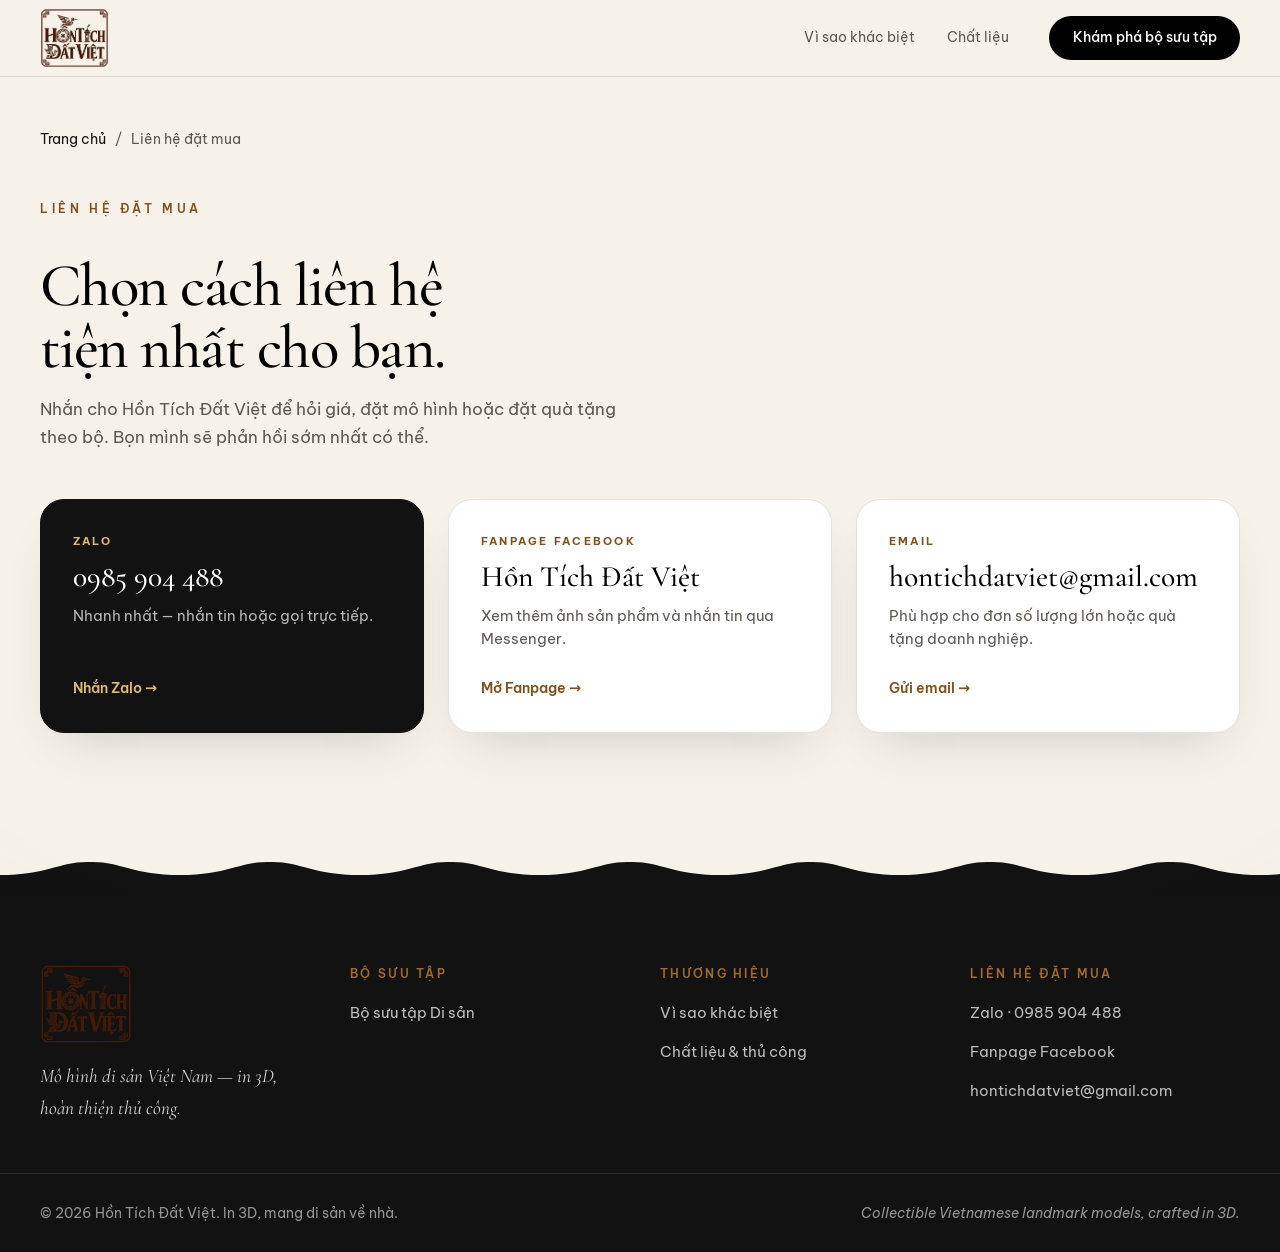
==== contact.html @ 2728c148 "Real product photos, contact page, lightbox and homepage cleanup Replace generated images with real " ====
<!DOCTYPE html>
<html lang="vi">
<head>
  <meta charset="UTF-8" />
  <meta name="viewport" content="width=device-width, initial-scale=1.0" />
  <title>Liên hệ đặt mua — Hồn Tích Đất Việt</title>
  <meta name="description" content="Liên hệ đặt mua mô hình di sản Việt Nam in 3D qua Zalo, Fanpage Facebook hoặc email — Hồn Tích Đất Việt." />
  <meta name="theme-color" content="#f6f2ea" />

  <link rel="preconnect" href="https://fonts.googleapis.com" />
  <link rel="preconnect" href="https://fonts.gstatic.com" crossorigin />
  <link href="https://fonts.googleapis.com/css2?family=Be+Vietnam+Pro:wght@400;500;600;700&family=Cormorant+Garamond:ital,wght@0,400;0,500;0,600;1,400;1,500&display=swap" rel="stylesheet" />
  <link rel="stylesheet" href="assets/styles.css?v=12" />
  <link rel="icon" type="image/png" href="assets/img/logo.png" />
  <link rel="apple-touch-icon" href="assets/img/logo.png" />
</head>
<body class="page-product page-contact">
  <a class="skip-link" href="#main">Bỏ qua, tới nội dung chính</a>

  <header class="site-header is-scrolled" data-header>
    <div class="container nav">
      <a class="wordmark" href="index.html" aria-label="Hồn Tích Đất Việt — trang chủ">
        <img class="brand-emblem" src="assets/img/logo.png" alt="Hồn Tích Đất Việt" width="120" height="120" decoding="async" />
      </a>
      <nav class="nav-links" aria-label="Điều hướng chính">
        <a href="index.html#why">Vì sao khác biệt</a>
        <a href="index.html#craft">Chất liệu</a>
      </nav>
      <a class="btn btn-nav" href="index.html#collection">
        <span class="lbl-full">Khám phá bộ sưu tập</span>
        <span class="lbl-short">Bộ sưu tập</span>
      </a>
    </div>
  </header>

  <main id="main" class="product-main">
    <div class="container contact-shell">
      <nav class="product-crumb" aria-label="Đường dẫn">
        <a href="index.html">Trang chủ</a>
        <span aria-hidden="true">/</span>
        <span>Liên hệ đặt mua</span>
      </nav>

      <header class="contact-head">
        <p class="kicker">Liên hệ đặt mua</p>
        <h1 class="headline">Chọn cách liên hệ tiện nhất cho bạn.</h1>
        <p class="section-intro">Nhắn cho Hồn Tích Đất Việt để hỏi giá, đặt mô hình hoặc đặt quà tặng theo bộ. Bọn mình sẽ phản hồi sớm nhất có thể.</p>
        <p class="contact-product" data-contact-product hidden></p>
      </header>

      <ul class="contact-grid">
        <li>
          <a class="contact-card contact-card-primary" href="https://zalo.me/0985904488" target="_blank" rel="noopener">
            <span class="contact-channel">Zalo</span>
            <span class="contact-value">0985 904 488</span>
            <span class="contact-desc">Nhanh nhất — nhắn tin hoặc gọi trực tiếp.</span>
            <span class="contact-cta">Nhắn Zalo</span>
          </a>
        </li>
        <li>
          <a class="contact-card" href="https://www.facebook.com/hontichdatviet/" target="_blank" rel="noopener">
            <span class="contact-channel">Fanpage Facebook</span>
            <span class="contact-value">Hồn Tích Đất Việt</span>
            <span class="contact-desc">Xem thêm ảnh sản phẩm và nhắn tin qua Messenger.</span>
            <span class="contact-cta">Mở Fanpage</span>
          </a>
        </li>
        <li>
          <a class="contact-card" href="mailto:hontichdatviet@gmail.com" data-contact-email>
            <span class="contact-channel">Email</span>
            <span class="contact-value">hontichdatviet<wbr>@gmail.com</span>
            <span class="contact-desc">Phù hợp cho đơn số lượng lớn hoặc quà tặng doanh nghiệp.</span>
            <span class="contact-cta">Gửi email</span>
          </a>
        </li>
      </ul>
    </div>
  </main>

  <footer class="site-footer">
    <div class="roofline" aria-hidden="true"></div>
    <div class="container footer-grid">
      <div class="footer-brand">
        <a class="wordmark wordmark-light" href="index.html" aria-label="Hồn Tích Đất Việt">
          <img class="brand-emblem" src="assets/img/logo.png" alt="Hồn Tích Đất Việt" width="160" height="160" decoding="async" />
        </a>
        <p>Mô hình di sản Việt Nam — in 3D, hoàn thiện thủ công.</p>
      </div>
      <nav class="footer-col" aria-label="Bộ sưu tập">
        <h4>Bộ sưu tập</h4>
        <a href="index.html#collection">Bộ sưu tập Di sản</a>      </nav>
      <nav class="footer-col" aria-label="Thương hiệu">
        <h4>Thương hiệu</h4>
        <a href="index.html#why">Vì sao khác biệt</a>
        <a href="index.html#craft">Chất liệu &amp; thủ công</a>
      </nav>
      <div class="footer-col" id="contact">
        <h4>Liên hệ đặt mua</h4>
        <a href="https://zalo.me/0985904488" target="_blank" rel="noopener">Zalo · 0985 904 488</a>
        <a href="https://www.facebook.com/hontichdatviet/" target="_blank" rel="noopener">Fanpage Facebook</a>
        <a href="mailto:hontichdatviet@gmail.com">hontichdatviet@gmail.com</a>
      </div>
    </div>
    <div class="container footer-base">
      <p>© 2026 Hồn Tích Đất Việt. In 3D, mang di sản về nhà.</p>
      <p lang="en">Collectible Vietnamese landmark models, crafted in 3D.</p>
    </div>
  </footer>

  <script src="assets/catalog.js?v=12" defer></script>
  <script src="assets/main.js?v=12" defer></script>
</body>
</html>
---- assets/styles.css ----
/* ============================================================
   Hồn Tích Đất Việt — The Living Museum
   ============================================================ */

:root {
  --ink: #000000;
  --ink-soft: #121212;
  --bg: #ffffff;          /* card interiors stay crisp white over paper */
  --paper: #f6f2ea;       /* textured off-white canvas */
  --muted: #5e5856;       /* AA-safe body/muted on paper */
  --soft: #efe8da;
  --line: rgba(40, 28, 12, 0.12);
  --line-strong: rgba(40, 28, 12, 0.2);
  --rule: rgba(40, 28, 12, 0.16);
  --lacquer: #9e6a2e;
  --lacquer-deep: #7c531f;
  --lacquer-light: #e0b878; /* accent legible on the dark video hero */

  --paper-texture: url("img/paper-texture.jpg"); /* handmade paper, used as a faint global overlay */

  --serif: "Cormorant Garamond", Georgia, "Times New Roman", serif;
  --sans: "Be Vietnam Pro", "Segoe UI", system-ui, sans-serif;

  --container: 80rem;
  --pad-x: clamp(1.25rem, 5vw, 2.5rem);
  --section-y: clamp(4.5rem, 10vw, 8rem);

  --radius-pill: 9999px;
  --radius-lg: 2rem;
  --radius-md: 1.5rem;

  --shadow-ambient: 0 24px 50px -24px rgba(0, 0, 0, 0.18);
  --shadow-lift: 0 32px 60px -28px rgba(0, 0, 0, 0.28);

  --ease-out: cubic-bezier(0.16, 1, 0.3, 1);

  --dongson: url("data:image/svg+xml,%3Csvg xmlns='http://www.w3.org/2000/svg' width='52' height='24' viewBox='0 0 52 24'%3E%3Cg fill='none' stroke='%239e6a2e' stroke-width='1.1'%3E%3Ccircle cx='26' cy='12' r='7'/%3E%3Ccircle cx='26' cy='12' r='3'/%3E%3Cpath d='M0 12h10M42 12h10M26 3v2M26 19v2'/%3E%3C/g%3E%3C/svg%3E");
}

/* ---------- Reset & base ---------- */
*, *::before, *::after { box-sizing: border-box; }
* { margin: 0; }

html { scroll-behavior: smooth; -webkit-text-size-adjust: 100%; }

body {
  font-family: var(--sans);
  font-size: clamp(1rem, 0.97rem + 0.15vw, 1.125rem);
  line-height: 1.65;
  color: var(--ink);
  background-color: var(--paper);
  -webkit-font-smoothing: antialiased;
  text-rendering: optimizeLegibility;
  overflow-x: hidden;
  position: relative; /* anchors the scrolling paper layer to the document */
}

/* ---------- Archival paper atmosphere (global, decorative) ----------
   A faint handmade-paper texture + a whisper-soft vignette so every surface
   reads like a curated heritage catalogue, not a sales page. Both layers are
   non-interactive and never touch content. */
body::before,
body::after {
  content: "";
  pointer-events: none;
}

/* Soft paper fibre: tiled and pinned to the DOCUMENT so it scrolls together
   with each section (not a static pane the content slides under). The tile is
   mirror-built, so the repeat is seamless. */
body::before {
  position: absolute;
  inset: 0;            /* spans the full document height via body { position: relative } */
  z-index: 9998;
  background-image: var(--paper-texture);
  background-repeat: repeat;
  background-size: 500px 500px;
  opacity: 0.3;
  mix-blend-mode: multiply;
}

/* Gentle corner vignette for depth — kept FIXED to the viewport, so it frames
   the screen like a page under a lamp. Warm-toned to match the palette. */
body::after {
  position: fixed;
  inset: 0;
  z-index: 9999;
  background: radial-gradient(125% 115% at 50% 42%,
    transparent 58%,
    rgba(40, 28, 12, 0.05) 82%,
    rgba(40, 28, 12, 0.1) 100%);
}

img { display: block; max-width: 100%; height: auto; }
sup { font-size: 0.45em; vertical-align: super; line-height: 0; }
a { color: inherit; }

::selection { background: var(--ink); color: var(--bg); }

.container {
  width: 100%;
  max-width: var(--container);
  margin-inline: auto;
  padding-inline: var(--pad-x);
}

.skip-link {
  position: absolute;
  left: 1rem;
  top: -4rem;
  z-index: 100;
  background: var(--ink);
  color: var(--bg);
  padding: 0.75rem 1.25rem;
  border-radius: var(--radius-pill);
  font-size: 0.875rem;
  text-decoration: none;
  transition: top 0.2s var(--ease-out);
}
.skip-link:focus { top: 1rem; }

:focus-visible {
  outline: 2px solid var(--lacquer-deep);
  outline-offset: 3px;
  border-radius: 4px;
}

/* ---------- Typography ---------- */
.display {
  font-family: var(--serif);
  font-weight: 500;
  font-size: clamp(2.75rem, 1.8rem + 4.6vw, 6rem);
  line-height: 0.98;
  letter-spacing: -0.035em;
  text-wrap: balance;
}
.display em { font-style: italic; color: var(--muted); font-weight: 400; }

.headline {
  font-family: var(--serif);
  font-weight: 500;
  font-size: clamp(2.1rem, 1.4rem + 3vw, 4rem);
  line-height: 1.02;
  letter-spacing: -0.025em;
  text-wrap: balance;
}
.headline em { font-style: italic; color: var(--muted); font-weight: 400; }

.title {
  font-family: var(--serif);
  font-weight: 500;
  font-size: clamp(2rem, 1.5rem + 2vw, 3rem);
  line-height: 1.08;
  letter-spacing: -0.02em;
}

.kicker {
  font-family: var(--sans);
  font-size: 0.75rem;
  font-weight: 600;
  letter-spacing: 0.3em;
  text-transform: uppercase;
  color: var(--lacquer-deep);
  margin-bottom: 1.25rem;
}
.kicker sup { letter-spacing: 0; }

.lede {
  font-size: clamp(1.075rem, 1rem + 0.4vw, 1.3rem);
  line-height: 1.6;
  color: var(--ink-soft);
  max-width: 34ch;
}

.section-intro {
  color: var(--muted);
  max-width: 56ch;
  font-size: 1.0625rem;
}

/* ---------- Buttons ---------- */
.btn {
  display: inline-flex;
  align-items: center;
  justify-content: center;
  gap: 0.5rem;
  font-family: var(--sans);
  font-weight: 500;
  font-size: 0.9375rem;
  text-decoration: none;
  border-radius: var(--radius-pill);
  border: 1px solid transparent;
  cursor: pointer;
  transition: transform 0.3s var(--ease-out), background-color 0.3s var(--ease-out),
    box-shadow 0.3s var(--ease-out), color 0.3s var(--ease-out);
}
.btn:hover { transform: scale(1.03); }
.btn:active { transform: scale(0.99); }

.btn-primary {
  background: var(--ink);
  color: var(--bg);
  padding: 1.05rem 2.6rem;
  box-shadow: var(--shadow-ambient);
}
.btn-primary:hover { box-shadow: var(--shadow-lift); }

.btn-ghost {
  background: rgba(255, 255, 255, 0.6);
  color: var(--ink);
  border-color: var(--line-strong);
  padding: 1.05rem 2rem;
  backdrop-filter: blur(8px);
}
.btn-ghost:hover { background: rgba(255, 255, 255, 0.9); }

.btn-nav {
  background: var(--ink);
  color: var(--bg);
  padding: 0.6rem 1.4rem;
  font-size: 0.875rem;
}
.btn-nav .lbl-short { display: none; }

/* ---------- Header / nav ---------- */
.site-header {
  position: fixed;
  top: 0;
  left: 0;
  right: 0;
  width: 100%;
  z-index: 50;
  background: transparent;
  border-bottom: 1px solid transparent;
  transition: border-color 0.3s var(--ease-out), background-color 0.3s var(--ease-out),
    backdrop-filter 0.3s var(--ease-out);
}
.site-header .wordmark { color: #fff; transition: color 0.3s var(--ease-out); }
.site-header .nav-links a { color: rgba(255, 255, 255, 0.85); }
.site-header:not(.is-scrolled) .nav-links a:hover { color: #fff; }

.site-header.is-scrolled {
  background: rgba(246, 242, 234, 0.85);
  backdrop-filter: blur(14px);
  border-bottom-color: var(--line);
}
.site-header.is-scrolled .wordmark { color: var(--ink); }
.site-header.is-scrolled .nav-links a { color: var(--muted); }
.nav {
  display: flex;
  align-items: center;
  justify-content: space-between;
  gap: 1rem;
  height: 4.75rem;
  min-width: 0;
}
.wordmark {
  position: relative;
  display: inline-flex;
  align-items: center;
  flex: none;
  height: 3.75rem;
  text-decoration: none;
}
.brand-emblem {
  display: block;
  height: 100%;
  width: auto;
  user-select: none;
  -webkit-user-drag: none;
  border-radius: 0.55rem;
}
.btn-nav { flex: none; }
.nav-links {
  display: flex;
  gap: 2rem;
  margin-left: auto;
  margin-right: 1.5rem;
}
.nav-links a {
  font-size: 0.9rem;
  color: var(--muted);
  text-decoration: none;
  position: relative;
  transition: color 0.2s var(--ease-out);
}
.nav-links a::after {
  content: "";
  position: absolute;
  left: 0;
  bottom: -6px;
  width: 100%;
  height: 1px;
  background: var(--lacquer);
  transform: scaleX(0);
  transform-origin: left;
  transition: transform 0.3s var(--ease-out);
}
.nav-links a:hover { color: var(--ink); }
.nav-links a:hover::after { transform: scaleX(1); }

/* ---------- Section rhythm ---------- */
.section { padding-block: var(--section-y); scroll-margin-top: 5.5rem; }
/* Full-width hairline + alternating tonal bands so adjacent sections read distinctly */
.section:not(.closing) { border-top: 1px solid var(--rule); }
.section.panel { background: var(--soft); }
.section-head { max-width: 60rem; margin-bottom: clamp(2.5rem, 5vw, 4rem); }
.section-head .headline { margin-bottom: 1.25rem; }

/* ---------- Hero (video) ---------- */
.hero {
  position: relative;
  isolation: isolate;
  min-height: min(92vh, 860px);
  display: flex;
  align-items: flex-end;
  padding-block: clamp(7rem, 14vh, 10rem) clamp(3rem, 7vh, 6rem);
  overflow: hidden;
  color: #fff;
}
.hero-video { position: absolute; inset: 0; z-index: -1; background: #1a1206; }
.hero-video video { width: 100%; height: 100%; object-fit: cover; display: block; }
.hero-scrim {
  position: absolute;
  inset: 0;
  background:
    linear-gradient(90deg, rgba(10, 7, 3, 0.62) 0%, rgba(10, 7, 3, 0.12) 58%, rgba(10, 7, 3, 0) 100%),
    linear-gradient(180deg, rgba(10, 7, 3, 0.5) 0%, rgba(10, 7, 3, 0.08) 26%, rgba(10, 7, 3, 0.2) 56%, rgba(14, 9, 4, 0.85) 100%);
}

.hero-inner { width: 100%; }
.hero-copy { max-width: 44rem; }
.hero .kicker { color: var(--lacquer-light); }
.hero .display { margin-bottom: 1.5rem; color: #fff; text-shadow: 0 1px 36px rgba(0, 0, 0, 0.3); }
.hero .display em { color: var(--lacquer-light); }
.hero .lede { margin-bottom: 1.25rem; color: rgba(255, 255, 255, 0.92); max-width: 42ch; }
.hero-en {
  font-size: 0.95rem;
  color: rgba(255, 255, 255, 0.72);
  font-style: italic;
  max-width: 46ch;
  margin-bottom: 2rem;
}
.hero-actions { display: flex; flex-wrap: wrap; gap: 1rem; }

.hero-facts {
  display: flex;
  flex-wrap: wrap;
  gap: clamp(1.5rem, 4vw, 3rem);
  margin-top: 2.5rem;
  padding-top: 1.75rem;
  border-top: 1px solid rgba(255, 255, 255, 0.25);
}
.hero-facts dt {
  font-family: var(--serif);
  font-size: 2.25rem;
  font-weight: 500;
  line-height: 1;
  color: var(--lacquer-light);
}
.hero-facts dd {
  font-size: 0.85rem;
  color: rgba(255, 255, 255, 0.8);
  max-width: 16ch;
  margin-top: 0.4rem;
}

/* Video pause / play control (WCAG: user control over moving content) */
.hero-video-toggle {
  position: absolute;
  right: clamp(1rem, 4vw, 2.5rem);
  bottom: clamp(1rem, 4vh, 2rem);
  z-index: 2;
  display: inline-flex;
  align-items: center;
  gap: 0.55rem;
  background: rgba(14, 9, 4, 0.5);
  color: #fff;
  border: 1px solid rgba(255, 255, 255, 0.35);
  border-radius: var(--radius-pill);
  padding: 0.5rem 1rem 0.5rem 0.85rem;
  font-family: var(--sans);
  font-size: 0.8rem;
  cursor: pointer;
  backdrop-filter: blur(8px);
  transition: background-color 0.3s var(--ease-out), transform 0.3s var(--ease-out);
}
.hero-video-toggle:hover { background: rgba(14, 9, 4, 0.72); transform: translateY(-2px); }
.vt-icon { width: 0.75rem; height: 0.85rem; position: relative; flex: none; }
.vt-icon::before, .vt-icon::after {
  content: "";
  position: absolute;
  top: 0;
  width: 0.24rem;
  height: 100%;
  background: #fff;
  border-radius: 1px;
}
.vt-icon::before { left: 0; }
.vt-icon::after { right: 0; }
.hero-video-toggle[data-state="paused"] .vt-icon::after { display: none; }
.hero-video-toggle[data-state="paused"] .vt-icon::before {
  left: 1px;
  width: 0;
  height: 0;
  background: transparent;
  border-left: 0.75rem solid #fff;
  border-top: 0.42rem solid transparent;
  border-bottom: 0.42rem solid transparent;
  border-radius: 0;
}

/* ---------- Showcase (physical object) ---------- */
.showcase { padding-top: clamp(3rem, 7vw, 5.5rem); }
.showcase-figure { margin: 0 auto; max-width: 64rem; }
.showcase-figure img {
  width: 100%;
  border-radius: var(--radius-lg);
  border: 1px solid var(--line);
  box-shadow: var(--shadow-ambient);
}
.showcase-figure figcaption {
  margin-top: 1rem;
  text-align: center;
  font-style: italic;
  color: var(--muted);
  font-size: 0.95rem;
}

/* ---------- Motif divider (Đông Sơn) ---------- */
.motif-divider {
  display: flex;
  justify-content: center;
  padding-block: clamp(1rem, 3vw, 2rem);
}
.motif-divider span {
  display: block;
  width: min(60%, 30rem);
  height: 24px;
  background-image: var(--dongson);
  background-repeat: repeat-x;
  background-position: center;
  opacity: 0.55;
}

/* ---------- Why (comparison) ---------- */
.compare {
  display: grid;
  gap: 1.25rem;
  grid-template-columns: 1fr;
}
@media (min-width: 48rem) {
  .compare { grid-template-columns: 1fr 1fr; gap: 1.5rem; align-items: stretch; }
}
.compare-col {
  border: 1px solid var(--line);
  border-radius: var(--radius-lg);
  padding: clamp(1.75rem, 3.5vw, 2.75rem);
  background: #fff;
}
.compare-old { color: var(--muted); }
.compare-new {
  border-color: rgba(158, 106, 46, 0.35);
  background:
    radial-gradient(120% 100% at 0% 0%, rgba(158, 106, 46, 0.06), transparent 60%),
    #fff;
  box-shadow: var(--shadow-ambient);
}
.compare-name {
  font-family: var(--serif);
  font-size: 1.75rem;
  font-weight: 500;
  margin-bottom: 1.5rem;
  color: var(--ink);
}
.compare-list { list-style: none; padding: 0; display: grid; gap: 0.9rem; }
.compare-list li {
  display: flex;
  align-items: center;
  gap: 0.85rem;
  font-size: 1.0625rem;
  padding-bottom: 0.9rem;
  border-bottom: 1px solid var(--line);
}
.compare-list li:last-child { border-bottom: 0; padding-bottom: 0; }
.mark {
  flex: none;
  width: 1.4rem;
  height: 1.4rem;
  border-radius: 50%;
  display: inline-grid;
  place-items: center;
  position: relative;
}
.mark-x { background: rgba(0, 0, 0, 0.05); }
.mark-x::before, .mark-x::after {
  content: "";
  position: absolute;
  width: 0.65rem;
  height: 1.5px;
  background: var(--muted);
}
.mark-x::before { transform: rotate(45deg); }
.mark-x::after { transform: rotate(-45deg); }
.mark-check { background: rgba(158, 106, 46, 0.14); }
.mark-check::before {
  content: "";
  width: 0.45rem;
  height: 0.78rem;
  border: solid var(--lacquer-deep);
  border-width: 0 2px 2px 0;
  transform: translateY(-1px) rotate(45deg);
}

/* ---------- Collection ---------- */
.collection-head { margin-bottom: clamp(1.25rem, 2.5vw, 1.75rem); }
.collection-head .kicker { margin-bottom: 0.6rem; }
.collection-head .section-intro {
  color: var(--ink-soft);
  font-size: clamp(1.05rem, 1rem + 0.3vw, 1.2rem);
  line-height: 1.55;
}
.collection-tabs {
  display: grid;
  gap: clamp(1.25rem, 2.5vw, 1.75rem);
}
.collection-tablist {
  display: flex;
  flex-wrap: wrap;
  gap: 0.35rem 1.75rem;
  border-bottom: 1px solid var(--line);
  padding-bottom: 0;
}
.collection-tab {
  position: relative;
  appearance: none;
  background: none;
  border: 0;
  padding: 0.65rem 0 0.9rem;
  margin: 0;
  font-family: inherit;
  font-size: 0.95rem;
  font-weight: 500;
  color: var(--muted);
  cursor: pointer;
  display: inline-flex;
  align-items: baseline;
  gap: 0.55rem;
  transition: color 0.3s var(--ease-out);
}
.collection-tab::after {
  content: "";
  position: absolute;
  left: 0;
  right: 0;
  bottom: -1px;
  height: 2px;
  background: transparent;
  transition: background 0.3s var(--ease-out);
}
.collection-tab:hover,
.collection-tab:focus-visible {
  color: var(--ink);
  outline: none;
}
.collection-tab[aria-selected="true"] {
  color: var(--ink);
}
.collection-tab[aria-selected="true"]::after {
  background: var(--lacquer);
}
.collection-tab-count {
  font-size: 0.72rem;
  font-weight: 600;
  letter-spacing: 0.06em;
  color: var(--lacquer-deep);
}
.collection-panel[hidden] {
  display: none;
}
.collection-empty {
  color: var(--muted);
  font-size: 0.98rem;
  padding: 0.5rem 0 1rem;
}
.collection-grid {
  list-style: none;
  padding: 0;
  display: grid;
  grid-template-columns: repeat(auto-fit, minmax(min(100%, 17rem), 1fr));
  gap: clamp(1.25rem, 2.5vw, 1.75rem);
}
.place-card {
  display: flex;
  flex-direction: column;
  height: 100%;
  color: inherit;
  text-decoration: none;
  border: 1px solid var(--line);
  border-radius: var(--radius-lg);
  background: rgba(255, 255, 255, 0.7);
  overflow: hidden;
  transition: transform 0.4s var(--ease-out), box-shadow 0.4s var(--ease-out),
    border-color 0.4s var(--ease-out);
}
.place-card:hover,
.place-card:focus-visible {
  transform: translateY(-6px);
  box-shadow: var(--shadow-lift);
  border-color: var(--line-strong);
  outline: none;
}
.place-media,
.product-shot-frame {
  position: relative;
  overflow: hidden;
  background: #4a2a16;
}
.place-media { aspect-ratio: 1 / 1; }
.place-media img {
  width: 100%;
  height: 100%;
  object-fit: cover;
  object-position: var(--focus, center);
  transition: transform 0.6s var(--ease-out);
}
.place-card:hover .place-media img,
.place-card:focus-visible .place-media img {
  transform: scale(1.03);
}
.place-media--pending {
  display: grid;
  place-items: center;
  background:
    linear-gradient(160deg, rgba(158, 106, 46, 0.12), rgba(246, 242, 234, 0.9)),
    #efe8da;
  border-bottom: 1px solid var(--line);
}
.place-pending-label {
  font-family: var(--serif);
  font-size: clamp(1.6rem, 3vw, 2.1rem);
  font-weight: 500;
  letter-spacing: -0.02em;
  color: var(--lacquer-deep);
  text-align: center;
  padding: 1rem;
  text-wrap: balance;
}

/* Hội An window-frame corner motif */
.frame-corner { position: absolute; inset: 0.85rem; pointer-events: none; }
.frame-corner::before, .frame-corner::after {
  content: "";
  position: absolute;
  width: 1.5rem;
  height: 1.5rem;
  border: 1.5px solid var(--lacquer);
  opacity: 0.6;
}
.frame-corner::before { top: 0; left: 0; border-right: 0; border-bottom: 0; }
.frame-corner::after { bottom: 0; right: 0; border-left: 0; border-top: 0; }

.place-body { padding: 1.5rem 1.6rem 1.75rem; display: flex; flex-direction: column; gap: 0.4rem; flex: 1; }
.place-name { font-family: var(--serif); font-size: 1.6rem; font-weight: 500; letter-spacing: -0.01em; }
.place-desc { color: var(--muted); font-size: 0.95rem; }
.place-cta {
  margin-top: auto;
  padding-top: 0.85rem;
  font-size: 0.82rem;
  font-weight: 600;
  letter-spacing: 0.04em;
  color: var(--lacquer-deep);
}

/* ---------- Heritage spotlight ---------- */
.story { background: linear-gradient(180deg, #fff, #fbfaf6); }
.story-grid {
  display: grid;
  grid-template-columns: 1fr;
  gap: clamp(1.5rem, 4vw, 3rem);
  align-items: start;
}
@media (min-width: 56rem) {
  .story-grid {
    grid-template-columns: 1.05fr 0.95fr;
    align-items: stretch;
  }
}
.story-media-stack {
  display: grid;
  gap: clamp(1rem, 2.5vw, 1.5rem);
}
.story-photo {
  position: relative;
}
.story-photo img {
  width: 100%;
  border-radius: var(--radius-lg);
  border: 1px solid var(--line);
  box-shadow: var(--shadow-ambient);
}
.product-shot-frame {
  border-radius: var(--radius-lg);
  border: 1px solid var(--line);
  box-shadow: var(--shadow-lift);
  aspect-ratio: 1 / 1;
}
.product-shot-frame img {
  width: 100%;
  height: 100%;
  object-fit: cover;
  object-position: var(--focus, center);
  border: 0;
  border-radius: 0;
  box-shadow: none;
}
.story-photo figcaption {
  margin-top: 0.85rem;
  font-size: 0.9rem;
  font-style: italic;
  color: var(--muted);
  line-height: 1.45;
}

.story-panel {
  height: 100%;
  background: var(--soft);
  border: 1px solid rgba(124, 83, 31, 0.16);
  border-radius: var(--radius-lg);
  padding: clamp(1.75rem, 4vw, 2.75rem);
  box-shadow: var(--shadow-ambient);
}
.story-panel-head { margin-bottom: 1.75rem; }
.story-panel-head .title { margin: 0.25rem 0 0.75rem; }
.story-sub { color: var(--muted); font-size: 0.98rem; }

.timeline { list-style: none; padding: 0; display: grid; gap: 1.1rem; margin-bottom: 1.75rem; }
.timeline li {
  display: grid;
  grid-template-columns: 4.5rem 1fr;
  gap: 1rem;
  align-items: baseline;
  position: relative;
  padding-left: 1.25rem;
}
.timeline li::before {
  content: "";
  position: absolute;
  left: 0;
  top: 0.55rem;
  width: 0.6rem;
  height: 0.6rem;
  border-radius: 50%;
  background: var(--lacquer);
}
.timeline li:not(:last-child)::after {
  content: "";
  position: absolute;
  left: 0.27rem;
  top: 1.15rem;
  bottom: -1.1rem;
  width: 1.5px;
  background: rgba(124, 83, 31, 0.25);
}
.t-year { font-weight: 600; font-size: 0.82rem; letter-spacing: 0.08em; color: var(--lacquer-deep); }
.t-text { color: var(--ink-soft); font-size: 0.98rem; }

.funfact {
  border-top: 1px solid rgba(124, 83, 31, 0.18);
  padding: 1.1rem 0 0;
}
.funfact-label {
  font-size: 0.7rem;
  font-weight: 700;
  letter-spacing: 0.2em;
  text-transform: uppercase;
  color: var(--lacquer-deep);
  display: block;
  margin-bottom: 0.5rem;
}
.funfact p { color: var(--ink-soft); font-size: 1.0625rem; line-height: 1.5; }

/* ---------- Craft ---------- */
.craft-row {
  display: grid;
  grid-template-columns: repeat(auto-fit, minmax(min(100%, 16rem), 1fr));
  gap: clamp(1.5rem, 3vw, 2.5rem);
}
.craft-item { max-width: 36ch; }
.craft-icon {
  display: inline-grid;
  place-items: center;
  width: 3.25rem;
  height: 3.25rem;
  border-radius: 50%;
  border: 1px solid rgba(124, 83, 31, 0.3);
  color: var(--lacquer-deep);
  margin-bottom: 1.25rem;
}
.craft-icon svg { width: 1.6rem; height: 1.6rem; }
.craft-item h3 { font-family: var(--serif); font-size: 1.5rem; font-weight: 500; margin-bottom: 0.5rem; }
.craft-item p { color: var(--muted); }

/* ---------- Product detail page ---------- */
.page-product .site-header {
  background: rgba(246, 242, 234, 0.92);
  border-bottom: 1px solid var(--line);
}
.page-product .site-header .wordmark { color: var(--ink); }
.page-product .site-header .nav-links a { color: var(--muted); }
.product-main {
  padding-top: clamp(6.5rem, 12vw, 8rem);
  padding-bottom: clamp(3rem, 6vw, 5rem);
}
.product-shell {
  display: grid;
  gap: clamp(2.5rem, 5vw, 4rem);
}
.product-crumb {
  display: flex;
  flex-wrap: wrap;
  align-items: center;
  gap: 0.55rem;
  font-size: 0.88rem;
  color: var(--muted);
}
.product-crumb a {
  color: var(--ink-soft);
  text-decoration: none;
}
.product-crumb a:hover,
.product-crumb a:focus-visible {
  color: var(--lacquer-deep);
  outline: none;
}
.product-gallery {
  display: grid;
  grid-template-columns: 1fr;
  gap: clamp(1rem, 2.5vw, 1.75rem);
}
@media (min-width: 48rem) {
  .product-gallery:has(.product-shot + .product-shot) {
    grid-template-columns: 1fr 1fr;
  }
}
.product-shot figcaption {
  margin-top: 0.85rem;
  font-size: 0.9rem;
  font-style: italic;
  color: var(--muted);
  line-height: 1.45;
}
.product-detail {
  display: grid;
  grid-template-columns: 1fr;
  gap: clamp(2rem, 4vw, 3.5rem);
  height: auto;
}
@media (min-width: 56rem) {
  .product-detail {
    grid-template-columns: 1fr 1fr;
    align-items: start;
  }
}
.product-summary {
  color: var(--ink-soft);
  font-size: 1.05rem;
  line-height: 1.65;
  margin: 0 0 1.75rem;
  max-width: 48ch;
  text-wrap: pretty;
}
.product-contact {
  border-top: 1px solid rgba(124, 83, 31, 0.18);
  padding-top: 1.25rem;
}
.product-contact-label {
  font-size: 0.7rem;
  font-weight: 700;
  letter-spacing: 0.2em;
  text-transform: uppercase;
  color: var(--lacquer-deep);
  margin-bottom: 0.9rem;
}
.product-contact-note {
  margin-top: 0.9rem;
  font-size: 0.9rem;
  color: var(--muted);
}
.product-contact .btn { padding: 0.85rem 1.6rem; }
.product-story .timeline { margin-top: 0.25rem; }
.product-related .section-head {
  margin-bottom: 1.5rem;
}
.product-missing {
  display: grid;
  gap: 1rem;
  padding-block: 2rem;
  max-width: 40rem;
}

/* ---------- Lightbox ---------- */
img[data-zoom] { cursor: zoom-in; }
img[data-zoom]:focus-visible {
  outline: 2px solid var(--lacquer);
  outline-offset: 4px;
}
.lightbox-open { overflow: hidden; }
.lightbox {
  width: 100vw;
  height: 100dvh;
  max-width: none;
  max-height: none;
  margin: 0;
  padding: clamp(1rem, 4vw, 3rem);
  border: 0;
  background: transparent;
  color: #fff;
}
.lightbox[open] {
  display: grid;
  place-items: center;
  animation: lightbox-in 0.3s var(--ease-out);
}
.lightbox::backdrop {
  background: rgba(12, 8, 4, 0.9);
  backdrop-filter: blur(4px);
}
.lightbox-figure {
  margin: 0;
  display: grid;
  justify-items: center;
  gap: 0.9rem;
  cursor: zoom-out;
}
.lightbox-img {
  max-width: min(100%, 90rem);
  max-height: calc(100dvh - 8rem);
  width: auto;
  height: auto;
  object-fit: contain;
  border-radius: var(--radius-md);
  box-shadow: 0 30px 80px -20px rgba(0, 0, 0, 0.6);
  cursor: default;
}
.lightbox-caption {
  max-width: 60ch;
  text-align: center;
  font-size: 0.92rem;
  font-style: italic;
  color: rgba(255, 255, 255, 0.75);
}
.lightbox-close {
  position: fixed;
  top: clamp(0.75rem, 2vw, 1.5rem);
  right: clamp(0.75rem, 2vw, 1.5rem);
  width: 2.75rem;
  height: 2.75rem;
  display: grid;
  place-items: center;
  border: 1px solid rgba(255, 255, 255, 0.25);
  border-radius: var(--radius-pill);
  background: rgba(255, 255, 255, 0.08);
  color: #fff;
  font-size: 1.6rem;
  line-height: 1;
  cursor: pointer;
  transition: background 0.2s ease;
}
.lightbox-close:hover,
.lightbox-close:focus-visible {
  background: rgba(255, 255, 255, 0.2);
  outline: none;
}
@keyframes lightbox-in {
  from { opacity: 0; transform: scale(0.97); }
  to { opacity: 1; transform: none; }
}
@media (prefers-reduced-motion: reduce) {
  .lightbox[open] { animation: none; }
}

/* ---------- Contact page ---------- */
.contact-shell {
  display: grid;
  gap: clamp(2rem, 4vw, 3rem);
}
.contact-head {
  display: grid;
  gap: 1rem;
  max-width: 44rem;
}
.contact-product {
  justify-self: start;
  padding: 0.55rem 1.1rem;
  border: 1px solid rgba(124, 83, 31, 0.25);
  border-radius: var(--radius-pill);
  background: rgba(255, 255, 255, 0.6);
  font-size: 0.92rem;
  color: var(--ink-soft);
}
.contact-product a {
  color: var(--lacquer-deep);
  font-weight: 600;
}
.contact-grid {
  list-style: none;
  margin: 0;
  padding: 0;
  display: grid;
  grid-template-columns: 1fr;
  gap: clamp(1rem, 2.5vw, 1.5rem);
}
@media (min-width: 48rem) {
  .contact-grid { grid-template-columns: repeat(3, 1fr); }
}
.contact-grid li { display: flex; }
.contact-card {
  flex: 1;
  display: flex;
  flex-direction: column;
  gap: 0.6rem;
  padding: clamp(1.5rem, 3vw, 2rem);
  border: 1px solid var(--line);
  border-radius: var(--radius-md);
  background: var(--bg);
  box-shadow: var(--shadow-ambient);
  color: var(--ink);
  text-decoration: none;
  transition: transform 0.4s var(--ease-out), box-shadow 0.4s var(--ease-out), border-color 0.4s var(--ease-out);
}
.contact-card:hover,
.contact-card:focus-visible {
  transform: translateY(-4px);
  box-shadow: var(--shadow-lift);
  border-color: rgba(124, 83, 31, 0.35);
  outline: none;
}
.contact-channel {
  font-size: 0.7rem;
  font-weight: 700;
  letter-spacing: 0.2em;
  text-transform: uppercase;
  color: var(--lacquer-deep);
}
.contact-value {
  font-family: var(--serif);
  font-size: clamp(1.5rem, 2.4vw, 1.85rem);
  font-weight: 500;
  line-height: 1.15;
  overflow-wrap: break-word;
}
.contact-desc {
  color: var(--muted);
  font-size: 0.95rem;
  line-height: 1.55;
}
.contact-cta {
  margin-top: auto;
  padding-top: 1rem;
  font-size: 0.9rem;
  font-weight: 600;
  color: var(--lacquer-deep);
}
.contact-cta::after { content: " →"; }
.contact-card-primary {
  background: var(--ink-soft);
  border-color: var(--ink-soft);
  color: #fff;
}
.contact-card-primary .contact-channel,
.contact-card-primary .contact-cta { color: var(--lacquer-light); }
.contact-card-primary .contact-desc { color: rgba(255, 255, 255, 0.7); }

/* ---------- Closing ---------- */
.closing { text-align: center; padding-top: 0; }
.closing-divider { margin-bottom: var(--section-y); }
.closing-inner { display: grid; justify-items: center; gap: 1.5rem; }
.closing .display { max-width: 18ch; }
.closing .section-intro { margin-inline: auto; }
.closing .hero-actions { justify-content: center; }

/* ---------- Footer ---------- */
.site-footer {
  position: relative;
  background: var(--ink-soft);
  color: rgba(255, 255, 255, 0.72);
  padding-top: clamp(3.5rem, 6vw, 5rem);
  margin-top: clamp(3rem, 6vw, 5rem);
}
.roofline {
  position: absolute;
  left: 0; right: 0; top: -28px;
  height: 30px;
  background-image: url("data:image/svg+xml,%3Csvg xmlns='http://www.w3.org/2000/svg' width='180' height='30' viewBox='0 0 180 30' preserveAspectRatio='none'%3E%3Cpath d='M0 30 L0 16 C 48 16 60 2 90 3 C 120 2 132 16 180 16 L180 30 Z' fill='%23121212'/%3E%3C/svg%3E");
  background-repeat: repeat-x;
  background-size: 180px 30px;
}
.footer-grid {
  display: grid;
  grid-template-columns: repeat(auto-fit, minmax(min(100%, 13rem), 1fr));
  gap: 2.5rem;
  padding-bottom: 3rem;
  border-bottom: 1px solid rgba(255, 255, 255, 0.12);
}
.footer-brand { max-width: 24rem; }
.wordmark-light { height: 5rem; margin-bottom: 1.1rem; }
.footer-brand p { font-family: var(--serif); font-style: italic; font-size: 1.2rem; color: rgba(255, 255, 255, 0.82); }
.footer-col { display: flex; flex-direction: column; gap: 0.85rem; }
.footer-col h4 {
  font-size: 0.72rem;
  font-weight: 600;
  letter-spacing: 0.2em;
  text-transform: uppercase;
  color: var(--lacquer);
  margin-bottom: 0.25rem;
}
.footer-col a {
  color: rgba(255, 255, 255, 0.72);
  text-decoration: none;
  font-size: 0.95rem;
  width: fit-content;
  transition: color 0.2s var(--ease-out);
}
.footer-col a:hover { color: #fff; }
.footer-base {
  display: flex;
  justify-content: space-between;
  gap: 1rem;
  flex-wrap: wrap;
  padding-block: 1.75rem;
  font-size: 0.85rem;
  color: rgba(255, 255, 255, 0.55);
}
.footer-base p[lang="en"] { font-style: italic; }

/* ---------- Motion / reveal ---------- */
.reveal-ready [data-reveal] {
  opacity: 0;
  transform: translateY(20px);
  transition: opacity 0.7s var(--ease-out), transform 0.7s var(--ease-out);
}
.reveal-ready [data-reveal].is-visible {
  opacity: 1;
  transform: none;
}

@media (prefers-reduced-motion: reduce) {
  html { scroll-behavior: auto; }
  *, *::before, *::after {
    animation-duration: 0.001ms !important;
    animation-iteration-count: 1 !important;
    transition-duration: 0.001ms !important;
  }
  .reveal-ready [data-reveal] { opacity: 1; transform: none; }
  .btn:hover, .place-card:hover, .place-card:hover .place-media img { transform: none; }
}

/* ---------- Responsive ---------- */
@media (max-width: 60rem) {
  .hero { min-height: min(88vh, 760px); }
  .hero-copy { max-width: 42rem; }
  .hero .lede { max-width: 52ch; }
}

@media (max-width: 48rem) {
  .nav-links { display: none; }
}

@media (max-width: 30rem) {
  .hero-actions .btn { width: 100%; }
  .nav { gap: 0.75rem; }
  .wordmark { height: 2.9rem; }
  .btn-nav { padding: 0.55rem 1.1rem; font-size: 0.82rem; }
  .btn-nav .lbl-full { display: none; }
  .btn-nav .lbl-short { display: inline; }
}
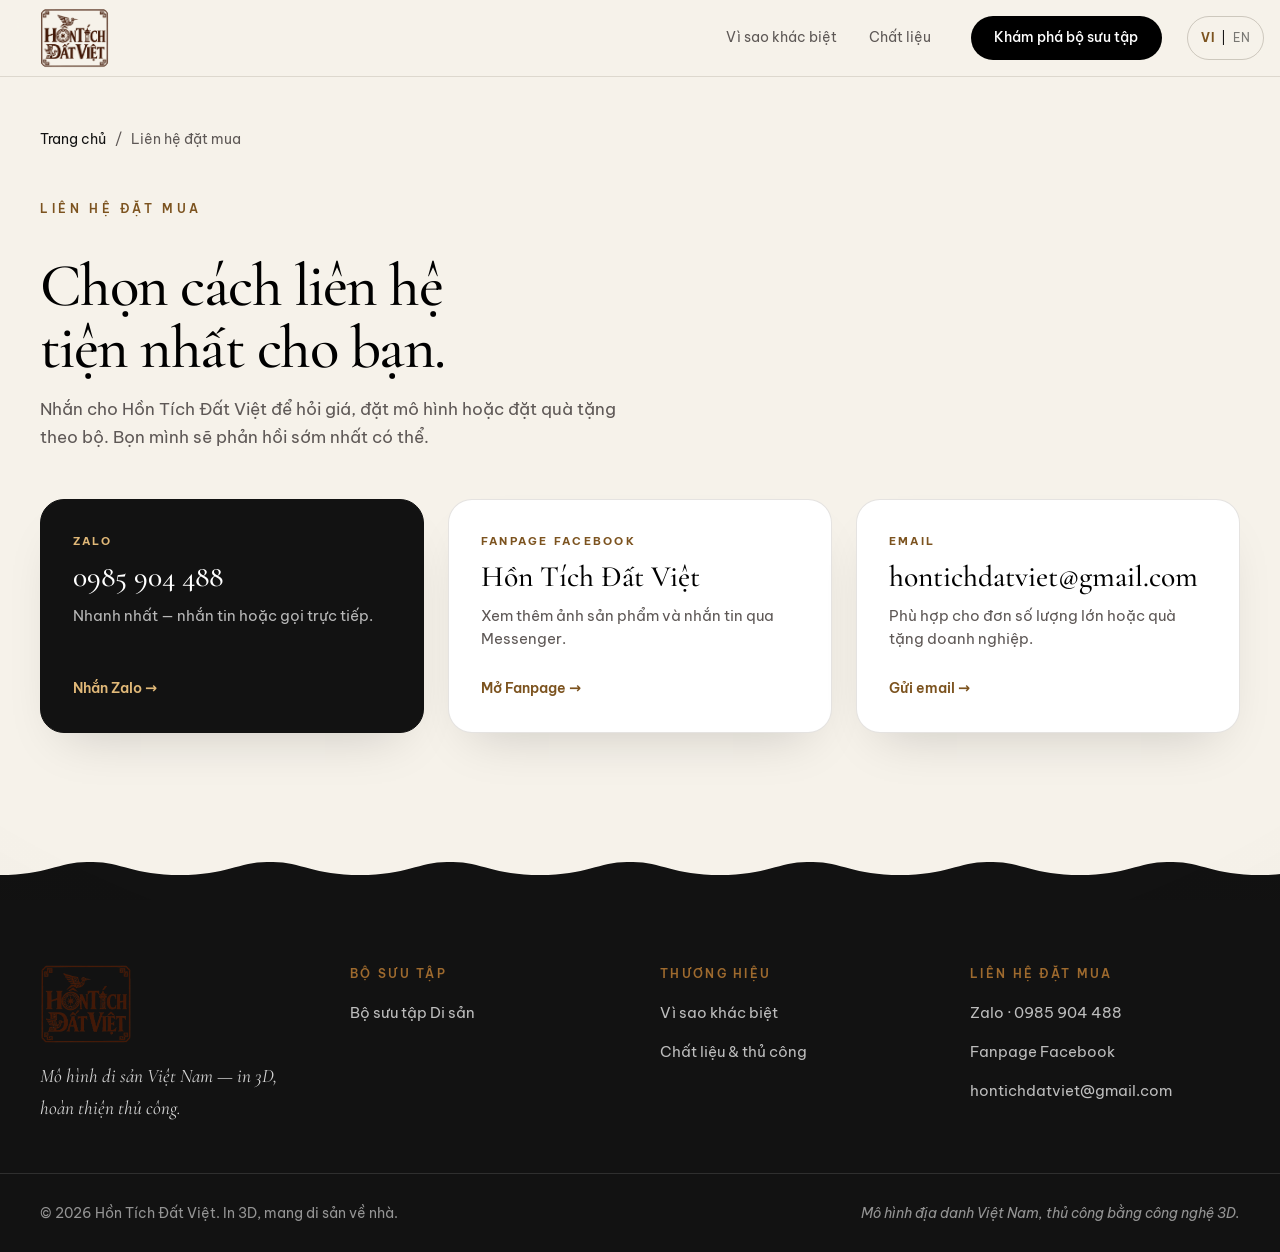
==== commit 7c1bf123: "feat(i18n): implement localization for Vietnamese and English with language switcher" ====
--- a/contact.html
+++ b/contact.html
@@ -26,6 +26,7 @@
         <a href="index.html#why">Vì sao khác biệt</a>
         <a href="index.html#craft">Chất liệu</a>
       </nav>
+      <button class="language-switcher" type="button" data-language-switcher aria-label="VI | EN — change language"><span data-lang-option="vi">VI</span><span aria-hidden="true">|</span><span data-lang-option="en">EN</span></button>
       <a class="btn btn-nav" href="index.html#collection">
         <span class="lbl-full">Khám phá bộ sưu tập</span>
         <span class="lbl-short">Bộ sưu tập</span>
@@ -107,7 +108,8 @@
     </div>
   </footer>
 
-  <script src="assets/catalog.js?v=12" defer></script>
+  <script src="assets/i18n.js?v=1" defer></script>
+  <script src="assets/catalog.js?v=13" defer></script>
   <script src="assets/main.js?v=12" defer></script>
 </body>
 </html>
--- a/assets/styles.css
+++ b/assets/styles.css
@@ -238,6 +238,8 @@
 .site-header .wordmark { color: #fff; transition: color 0.3s var(--ease-out); }
 .site-header .nav-links a { color: rgba(255, 255, 255, 0.85); }
 .site-header:not(.is-scrolled) .nav-links a:hover { color: #fff; }
+.site-header:not(.is-scrolled) { background: rgba(14, 9, 4, 0.22); backdrop-filter: blur(8px); border-bottom-color: rgba(255, 255, 255, 0.12); }
+body:not(.page-product) .site-header:not(.is-scrolled) .wordmark { border-radius: .65rem; background: rgba(246, 242, 234, .42); box-shadow: 0 4px 14px rgba(0, 0, 0, .14); }
 
 .site-header.is-scrolled {
   background: rgba(246, 242, 234, 0.85);
@@ -270,7 +272,20 @@
   -webkit-user-drag: none;
   border-radius: 0.55rem;
 }
-.btn-nav { flex: none; }
+.btn-nav { flex: none; margin-right: 4.9rem; }
+.language-switcher { position: absolute; top: 50%; right: max(1rem, calc((100vw - var(--container)) / 2)); transform: translateY(-50%); display: inline-flex; align-items: center; justify-content: center; gap: .38rem; min-width: 4.8rem; min-height: 2.75rem; padding: .55rem .72rem; border: 1px solid currentColor; border-radius: 999px; background: transparent; color: #fff; box-shadow: none; font: inherit; font-size: .76rem; letter-spacing: .08em; cursor: pointer; z-index: 2; transition: background .2s var(--ease-out), color .2s var(--ease-out), border-color .2s var(--ease-out), box-shadow .2s var(--ease-out); }
+.site-header:not(.is-scrolled) .language-switcher { color: #fff; border-color: rgba(255, 255, 255, .78); }
+.site-header.is-scrolled .language-switcher { color: var(--ink-soft); border-color: var(--line-strong); }
+body:not(.page-product) .site-header:not(.is-scrolled) .language-switcher { color: rgba(255, 255, 255, .85); border-color: currentColor; }
+body:not(.page-product) .site-header.is-scrolled .language-switcher { color: var(--muted); border-color: var(--line); }
+.language-switcher:hover { background: rgba(255, 255, 255, .12); box-shadow: 0 8px 22px rgba(0, 0, 0, .12); }
+.site-header.is-scrolled .language-switcher:hover { background: var(--soft); border-color: var(--lacquer); }
+.language-switcher [data-lang-option] { opacity: .55; transition: color .2s var(--ease-out), opacity .2s var(--ease-out); }
+.language-switcher [data-lang-option].is-active { opacity: 1; color: var(--lacquer-deep); font-weight: 700; }
+.site-header:not(.is-scrolled) .language-switcher [data-lang-option].is-active { color: #fff; }
+body:not(.page-product) .site-header:not(.is-scrolled) .language-switcher [data-lang-option].is-active,
+body:not(.page-product) .site-header.is-scrolled .language-switcher [data-lang-option].is-active { color: inherit; }
+.language-switcher:focus-visible { outline: 3px solid var(--lacquer-light); outline-offset: 3px; }
 .nav-links {
   display: flex;
   gap: 2rem;
@@ -332,6 +347,7 @@
 .hero-copy { max-width: 44rem; }
 .hero .kicker { color: var(--lacquer-light); }
 .hero .display { margin-bottom: 1.5rem; color: #fff; text-shadow: 0 1px 36px rgba(0, 0, 0, 0.3); }
+.hero-title-line { white-space: nowrap; }
 .hero .display em { color: var(--lacquer-light); }
 .hero .lede { margin-bottom: 1.25rem; color: rgba(255, 255, 255, 0.92); max-width: 42ch; }
 .hero-en {
@@ -858,8 +874,33 @@
 }
 @media (min-width: 56rem) {
   .product-detail {
-    grid-template-columns: 1fr 1fr;
+    grid-template-columns: 3fr 2fr;
     align-items: start;
+  }
+}
+.product-info {
+  min-width: 0;
+}
+.product-video {
+  min-width: 0;
+}
+.product-video-frame {
+  background: #1a1206;
+  border: 1px solid rgba(124, 83, 31, 0.24);
+  box-shadow: 0 1rem 2.5rem rgba(51, 31, 8, 0.12);
+  overflow: hidden;
+}
+.product-video video {
+  display: block;
+  width: 100%;
+  aspect-ratio: 9 / 16;
+  height: auto;
+  object-fit: cover;
+  background: transparent;
+}
+@media (min-width: 56rem) {
+  .product-video video {
+    aspect-ratio: 3 / 4;
   }
 }
 .product-summary {
@@ -873,6 +914,12 @@
 .product-contact {
   border-top: 1px solid rgba(124, 83, 31, 0.18);
   padding-top: 1.25rem;
+  text-align: center;
+}
+@media (min-width: 56rem) {
+  .product-contact {
+    grid-column: 1 / -1;
+  }
 }
 .product-contact-label {
   font-size: 0.7rem;
@@ -1165,13 +1212,15 @@
 
 @media (max-width: 48rem) {
   .nav-links { display: none; }
+  .hero-title-line { white-space: normal; }
 }
 
 @media (max-width: 30rem) {
   .hero-actions .btn { width: 100%; }
   .nav { gap: 0.75rem; }
   .wordmark { height: 2.9rem; }
-  .btn-nav { padding: 0.55rem 1.1rem; font-size: 0.82rem; }
+  .btn-nav { padding: 0.55rem 1.1rem; font-size: 0.82rem; margin-right: 4.4rem; }
   .btn-nav .lbl-full { display: none; }
   .btn-nav .lbl-short { display: inline; }
-}
+  .language-switcher { right: 1rem; }
+}
